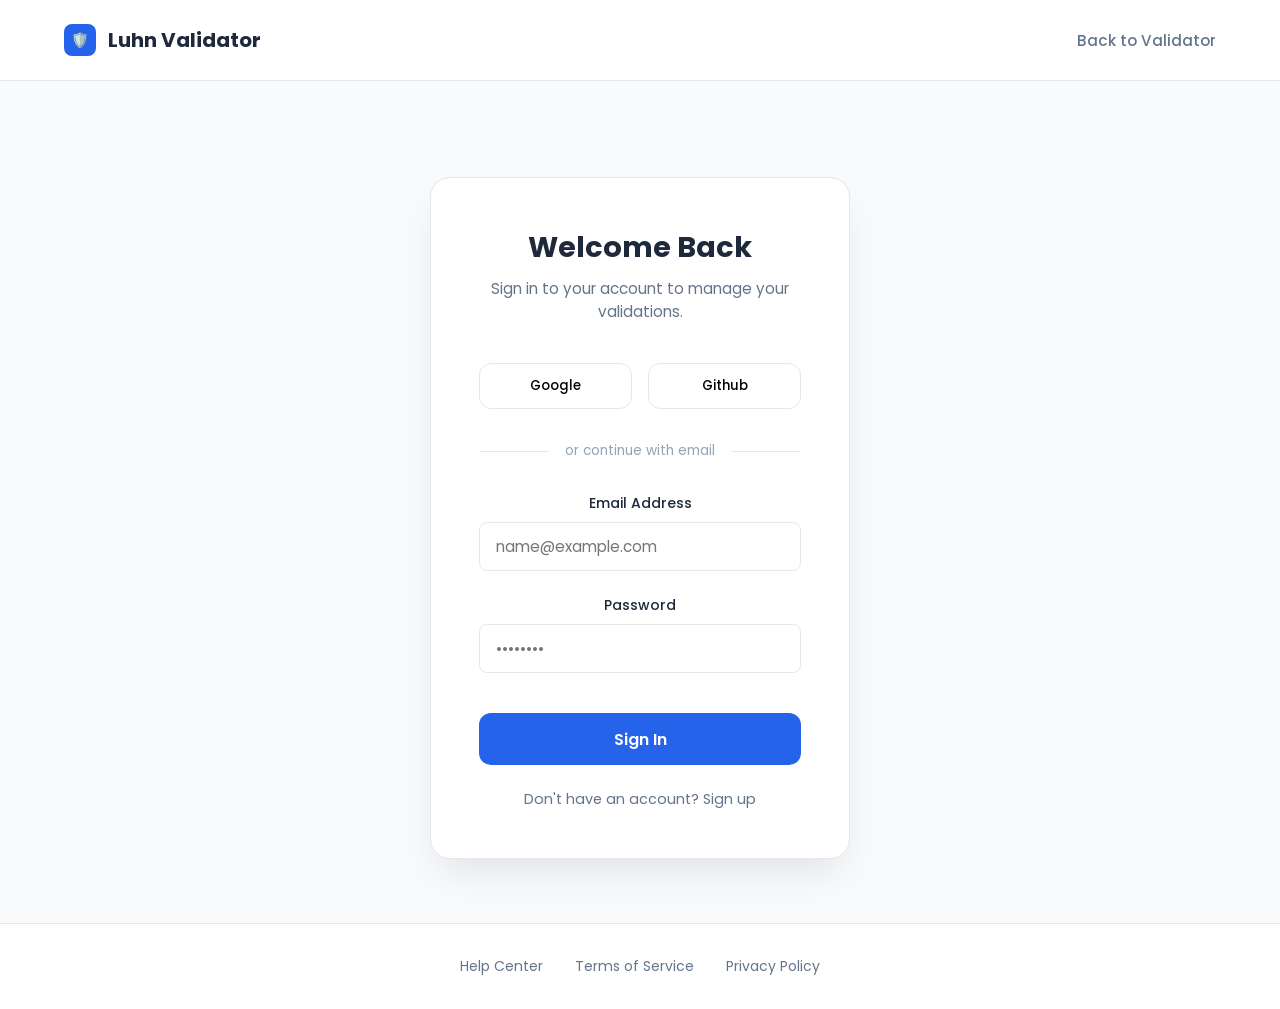
==== login.html @ a0b2bb12 "Initial commit - Premium Luhn Algorithm Validator" ====
<!DOCTYPE html>
<html lang="en">

<head>
    <meta charset="UTF-8">
    <meta name="viewport" content="width=device-width, initial-scale=1.0">
    <title>Sign In - Luhn Validator</title>
    <link rel="stylesheet" href="style.css">
    <link href="https://fonts.googleapis.com/css2?family=Poppins:wght@300;400;500;600;700&display=swap"
        rel="stylesheet">
    <style>
        .login-box {
            background: var(--card-bg);
            width: 100%;
            max-width: 420px;
            padding: 3rem;
            border-radius: 20px;
            box-shadow: 0 20px 40px -10px rgba(0, 0, 0, 0.1);
            border: 1px solid var(--border-color);
            margin-top: 2rem;
            animation: fadeIn 0.6s ease-out;
        }

        @keyframes fadeIn {
            from {
                opacity: 0;
                transform: translateY(20px);
            }

            to {
                opacity: 1;
                transform: translateY(0);
            }
        }

        .login-title {
            font-size: 1.8rem;
            font-weight: 700;
            margin-bottom: 0.5rem;
            text-align: center;
        }

        .login-desc {
            color: var(--text-muted);
            text-align: center;
            margin-bottom: 2.5rem;
            font-size: 0.95rem;
        }

        .social-btns {
            display: flex;
            gap: 1rem;
            margin-bottom: 2rem;
        }

        .social-btn {
            flex: 1;
            padding: 0.75rem;
            border: 1px solid var(--border-color);
            border-radius: 12px;
            background: white;
            cursor: pointer;
            display: flex;
            align-items: center;
            justify-content: center;
            gap: 0.5rem;
            font-weight: 500;
            transition: all 0.2s;
        }

        .social-btn:hover {
            background: #f8fafc;
            border-color: #cbd5e1;
        }

        .divider {
            display: flex;
            align-items: center;
            margin: 2rem 0;
            color: #94a3b8;
            font-size: 0.85rem;
        }

        .divider::before,
        .divider::after {
            content: "";
            flex: 1;
            height: 1px;
            background: #e2e8f0;
        }

        .divider::before {
            margin-right: 1rem;
        }

        .divider::after {
            margin-left: 1rem;
        }

        .btn-primary {
            width: 100%;
            padding: 0.85rem;
            background: var(--primary-color);
            color: white;
            border: none;
            border-radius: 12px;
            font-weight: 600;
            font-size: 1rem;
            cursor: pointer;
            transition: all 0.3s;
            margin-top: 1rem;
        }

        .btn-primary:hover {
            background: var(--primary-hover);
            transform: scale(1.02);
            box-shadow: 0 4px 12px rgba(37, 99, 235, 0.2);
        }

        .back-link {
            display: block;
            text-align: center;
            margin-top: 1.5rem;
            text-decoration: none;
            color: var(--text-muted);
            font-size: 0.9rem;
            transition: color 0.2s;
        }

        .back-link:hover {
            color: var(--primary-color);
        }
    </style>
</head>

<body>
    <header class="navbar">
        <a href="index.html" style="text-decoration: none;">
            <div class="logo">
                <div class="logo-icon">🛡️</div>
                Luhn Validator
            </div>
        </a>
        <nav>
            <a href="index.html">Back to Validator</a>
        </nav>
    </header>

    <div class="wrapper">
        <div class="login-box">
            <h2 class="login-title">Welcome Back</h2>
            <p class="login-desc">Sign in to your account to manage your validations.</p>

            <div class="social-btns">
                <button class="social-btn">
                    <span>Google</span>
                </button>
                <button class="social-btn">
                    <span>Github</span>
                </button>
            </div>

            <div class="divider">or continue with email</div>

            <form id="loginForm">
                <div class="input-group">
                    <label>Email Address</label>
                    <div class="input-container">
                        <input type="email" id="email" placeholder="name@example.com" required>
                    </div>
                </div>

                <div class="input-group">
                    <label>Password</label>
                    <div class="input-container">
                        <input type="password" id="password" placeholder="••••••••" required>
                    </div>
                </div>

                <button type="submit" class="btn-primary">Sign In</button>
            </form>

            <a href="index.html" class="back-link">Don't have an account? Sign up</a>
        </div>
    </div>

    <script>
        document.getElementById("loginForm").addEventListener("submit", function (e) {
            e.preventDefault(); // page reload stop

            const email = document.getElementById("email").value;
            const password = document.getElementById("password").value;

            if (email && password) {
                alert("Login Successful ✅");
                window.location.href = "index.html"; // redirect page
            } else {
                alert("Please fill all fields ❌");
            }
        });
    </script>

    <footer>
        <div class="footer-links">
            <a href="#">Help Center</a>
            <a href="#">Terms of Service</a>
            <a href="#">Privacy Policy</a>
        </div>
    </footer>
</body>

</html>
---- style.css ----
@import url('https://fonts.googleapis.com/css2?family=Poppins:wght@300;400;500;600;700&display=swap');

:root {
    --primary-color: #2563eb;
    --primary-hover: #1d4ed8;
    --bg-color: #f8fafc;
    --text-main: #1e293b;
    --text-muted: #64748b;
    --error-color: #ef4444;
    --border-color: #e2e8f0;
    --card-bg: #ffffff;
    --shadow: 0 10px 25px -5px rgba(0, 0, 0, 0.05), 0 8px 10px -6px rgba(0, 0, 0, 0.05);
}

* {
    margin: 0;
    padding: 0;
    box-sizing: border-box;
    font-family: 'Poppins', sans-serif;
}

body {
    background-color: var(--bg-color);
    color: var(--text-main);
    min-height: 100vh;
    display: flex;
    flex-direction: column;
}

/* Navbar */
.navbar {
    display: flex;
    justify-content: space-between;
    align-items: center;
    padding: 1.5rem 4rem;
    background: white;
    border-bottom: 1px solid var(--border-color);
}

.logo {
    display: flex;
    align-items: center;
    gap: 0.75rem;
    font-weight: 700;
    font-size: 1.25rem;
    color: var(--text-main);
}

.logo-icon {
    background: var(--primary-color);
    color: white;
    width: 32px;
    height: 32px;
    display: flex;
    align-items: center;
    justify-content: center;
    border-radius: 8px;
    font-size: 0.9rem;
}

.navbar nav {
    display: flex;
    align-items: center;
    gap: 2rem;
}

.navbar nav a {
    text-decoration: none;
    color: var(--text-muted);
    font-weight: 500;
    font-size: 0.95rem;
    transition: color 0.2s;
}

.navbar nav a:hover {
    color: var(--primary-color);
}

.btn-signin {
    background: var(--primary-color);
    color: white;
    padding: 0.6rem 1.5rem;
    border-radius: 8px;
    font-weight: 600;
    text-decoration: none;
    cursor: pointer;
    display: inline-block;
    transition: all 0.3s cubic-bezier(0.4, 0, 0.2, 1);
    position: relative;
    z-index: 10;
}

.btn-signin:hover {
    background: var(--primary-hover);
    transform: translateY(-2px);
    box-shadow: 0 4px 12px rgba(37, 99, 235, 0.2);
}

.btn-signin:active {
    transform: translateY(0);
}

/* Wrapper */
.wrapper {
    flex: 1;
    display: flex;
    flex-direction: column;
    align-items: center;
    justify-content: center;
    padding: 4rem 1rem;
    text-align: center;
}

h1 {
    font-size: 2.5rem;
    font-weight: 700;
    margin-bottom: 1rem;
    letter-spacing: -0.025em;
}

.subtitle {
    color: var(--text-muted);
    max-width: 600px;
    margin-bottom: 3rem;
    font-size: 1.1rem;
    line-height: 1.6;
}

/* Card Box */
.card-box {
    background: var(--card-bg);
    width: 100%;
    max-width: 540px;
    padding: 2.5rem;
    border-radius: 16px;
    box-shadow: var(--shadow);
    text-align: left;
    border: 1px solid var(--border-color);
}

.card-box-header {
    display: flex;
    justify-content: space-between;
    align-items: center;
    margin-bottom: 2rem;
    padding-bottom: 1.5rem;
    border-bottom: 1px solid var(--border-color);
}

.card-box-header h3 {
    font-size: 1.1rem;
    font-weight: 600;
    display: flex;
    align-items: center;
    gap: 0.5rem;
}

.card-icons {
    display: flex;
    gap: 0.6rem;
}

.card-btn {
    font-size: 0.65rem;
    text-transform: uppercase;
    font-weight: 700;
    color: #94a3b8;
    border: 1px solid #e2e8f0;
    padding: 4px 10px;
    border-radius: 6px;
    background: #f1f5f9;
    cursor: pointer;
    transition: all 0.3s cubic-bezier(0.4, 0, 0.2, 1);
    outline: none;
}

.card-btn:hover {
    border-color: var(--primary-color);
    color: var(--primary-color);
    transform: translateY(-2px);
    background: white;
}

.card-btn.active {
    background: linear-gradient(135deg, var(--primary-color), var(--primary-hover));
    color: white;
    border-color: transparent;
    transform: scale(1.05);
    box-shadow: 0 4px 10px rgba(37, 99, 235, 0.2);
}

/* Form Styling */
.input-group {
    margin-bottom: 1.5rem;
    position: relative;
}

label {
    font-size: 0.875rem;
    font-weight: 500;
    display: block;
    margin-bottom: 0.5rem;
    color: var(--text-main);
}

.input-container {
    position: relative;
}

input {
    width: 100%;
    padding: 0.75rem 1rem;
    border-radius: 8px;
    border: 1px solid var(--border-color);
    font-size: 0.95rem;
    transition: all 0.2s;
    background-color: #ffffff;
}

input:focus {
    outline: none;
    border-color: var(--primary-color);
    box-shadow: 0 0 0 3px rgba(37, 99, 235, 0.1);
}

input.error-border {
    border-color: var(--error-color);
    background-color: #fef2f2;
}

/* Error feedback icon */
input.error-border+.error-icon {
    display: block;
}

.error-icon {
    display: none;
    position: absolute;
    right: 12px;
    top: 50%;
    transform: translateY(-50%);
    color: var(--error-color);
    font-weight: bold;
}

small.error {
    color: var(--error-color);
    font-size: 0.75rem;
    display: block;
    margin-top: 0.4rem;
    height: 1rem;
}

.row {
    display: flex;
    gap: 1rem;
}

.row .input-group {
    flex: 1;
}

#validateBtn {
    width: 100%;
    padding: 0.9rem;
    margin-top: 1rem;
    background: var(--primary-color);
    border: none;
    color: white;
    font-size: 1rem;
    font-weight: 600;
    border-radius: 8px;
    cursor: pointer;
    transition: all 0.2s;
}

#validateBtn:hover {
    background: var(--primary-hover);
    transform: translateY(-1px);
    box-shadow: 0 4px 6px -1px rgba(0, 0, 0, 0.1);
}

#validateBtn:active {
    transform: translateY(0);
}

/* Footer */
footer {
    padding: 2rem;
    text-align: center;
    border-top: 1px solid var(--border-color);
    background: white;
}

.footer-links {
    display: flex;
    justify-content: center;
    gap: 2rem;
}

.footer-links a {
    text-decoration: none;
    color: var(--text-muted);
    font-size: 0.875rem;
    transition: color 0.2s;
}

.footer-links a:hover {
    color: var(--primary-color);
}

/* Responsive */
@media (max-width: 640px) {
    .navbar {
        padding: 1rem 1.5rem;
    }

    .navbar nav a:not(.btn-signin) {
        display: none;
    }

    .btn-signin {
        padding: 0.5rem 1rem;
        font-size: 0.85rem;
    }

    .row {
        flex-direction: column;
        gap: 0;
    }
}

/* Luxury Success Modal Styles */
.modal {
    position: fixed;
    inset: 0;
    background: rgba(0, 0, 0, 0.6);
    backdrop-filter: blur(8px);
    display: none;
    justify-content: center;
    align-items: center;
    z-index: 1000;
}

.modal-box {
    background: white;
    padding: 35px;
    border-radius: 20px;
    width: 360px;
    text-align: center;
    animation: popModal 0.3s ease;
    box-shadow: 0 30px 60px rgba(0, 0, 0, 0.3);
}

.checkmark {
    width: 70px;
    height: 70px;
    border-radius: 50%;
    background: #22c55e;
    margin: 0 auto 15px;
    position: relative;
}

.checkmark::after {
    content: '';
    position: absolute;
    left: 28px;
    top: 15px;
    width: 14px;
    height: 30px;
    border: solid white;
    border-width: 0 5px 5px 0;
    transform: rotate(45deg);
}

.modal-box button {
    margin-top: 15px;
    padding: 10px 20px;
    border: none;
    border-radius: 8px;
    background: linear-gradient(135deg, #2563eb, #1e40af);
    color: white;
    cursor: pointer;
    transition: 0.3s;
}

.modal-box button:hover {
    transform: translateY(-3px);
}

@keyframes popModal {
    from {
        transform: scale(0.7);
        opacity: 0;
    }

    to {
        transform: scale(1);
        opacity: 1;
    }
}
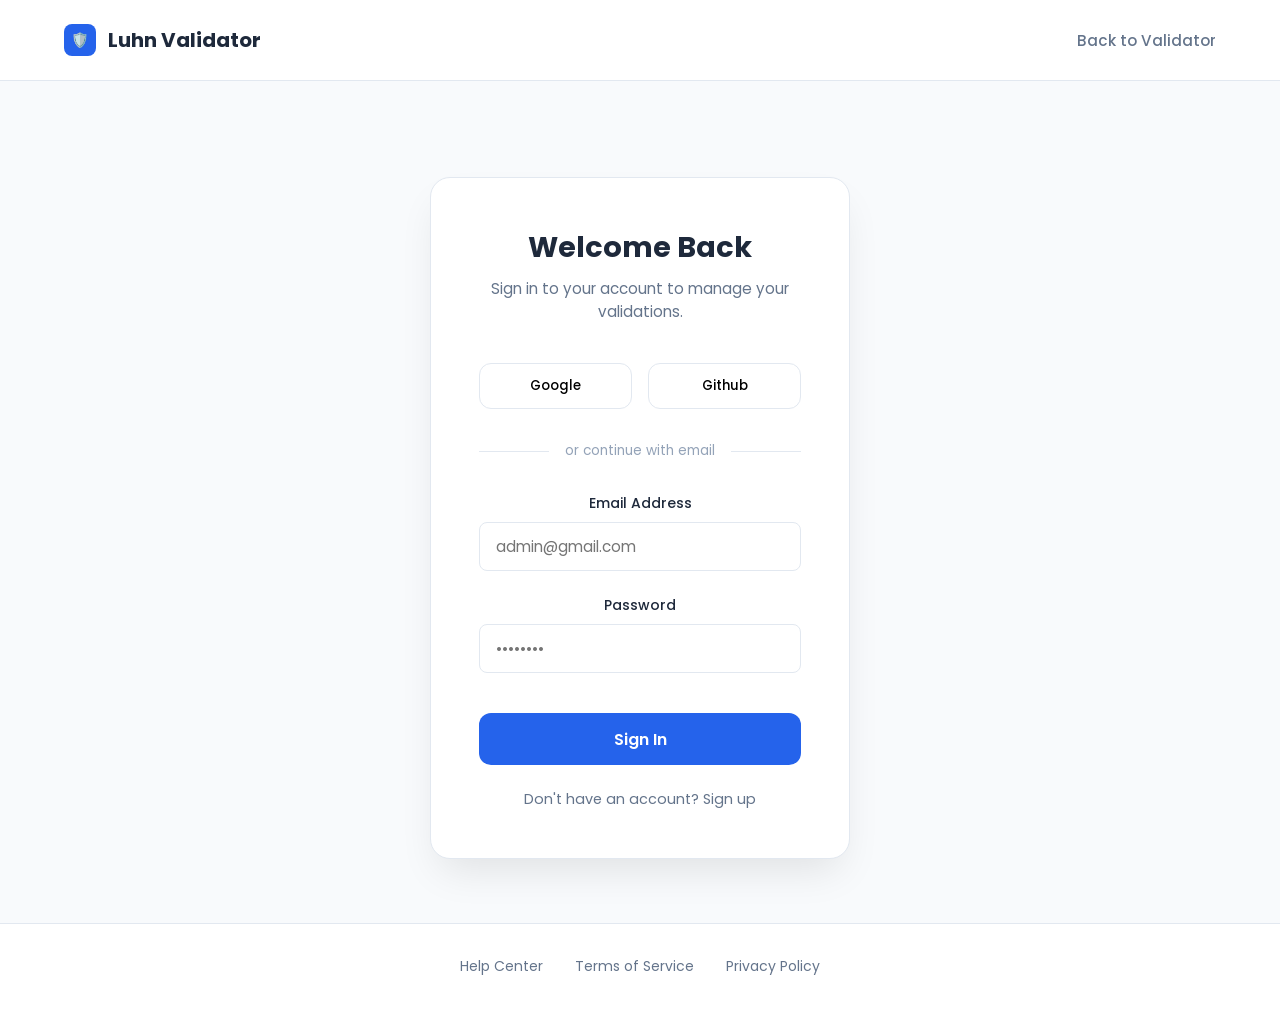
==== commit 8b18fd52: "Update logic for login/logout and add UI improvements" ====
--- a/login.html
+++ b/login.html
@@ -8,6 +8,12 @@
     <link rel="stylesheet" href="style.css">
     <link href="https://fonts.googleapis.com/css2?family=Poppins:wght@300;400;500;600;700&display=swap"
         rel="stylesheet">
+    <!-- Login Check -->
+    <script>
+        if (localStorage.getItem("loggedIn")) {
+            window.location.href = "index.html";
+        }
+    </script>
     <style>
         .login-box {
             background: var(--card-bg);
@@ -166,7 +172,7 @@
                 <div class="input-group">
                     <label>Email Address</label>
                     <div class="input-container">
-                        <input type="email" id="email" placeholder="name@example.com" required>
+                        <input type="email" id="username" placeholder="admin@gmail.com" required>
                     </div>
                 </div>
 
@@ -185,18 +191,22 @@
     </div>
 
     <script>
+        function login() {
+            const username = document.getElementById("username").value;
+            const password = document.getElementById("password").value;
+
+            if (username !== "" && password !== "") {
+                localStorage.setItem("loggedIn", "true");
+                localStorage.setItem("user", username);
+                window.location.href = "index.html";
+            } else {
+                alert("Please enter username and password");
+            }
+        }
+
         document.getElementById("loginForm").addEventListener("submit", function (e) {
-            e.preventDefault(); // page reload stop
-
-            const email = document.getElementById("email").value;
-            const password = document.getElementById("password").value;
-
-            if (email && password) {
-                alert("Login Successful ✅");
-                window.location.href = "index.html"; // redirect page
-            } else {
-                alert("Please fill all fields ❌");
-            }
+            e.preventDefault();
+            login();
         });
     </script>
 
--- a/style.css
+++ b/style.css
@@ -76,7 +76,8 @@
     color: var(--primary-color);
 }
 
-.btn-signin {
+.btn-signin,
+.btn-logout {
     background: var(--primary-color);
     color: white;
     padding: 0.6rem 1.5rem;
@@ -88,15 +89,18 @@
     transition: all 0.3s cubic-bezier(0.4, 0, 0.2, 1);
     position: relative;
     z-index: 10;
-}
-
-.btn-signin:hover {
+    border: none;
+}
+
+.btn-signin:hover,
+.btn-logout:hover {
     background: var(--primary-hover);
     transform: translateY(-2px);
     box-shadow: 0 4px 12px rgba(37, 99, 235, 0.2);
 }
 
-.btn-signin:active {
+.btn-signin:active,
+.btn-logout:active {
     transform: translateY(0);
 }
 
